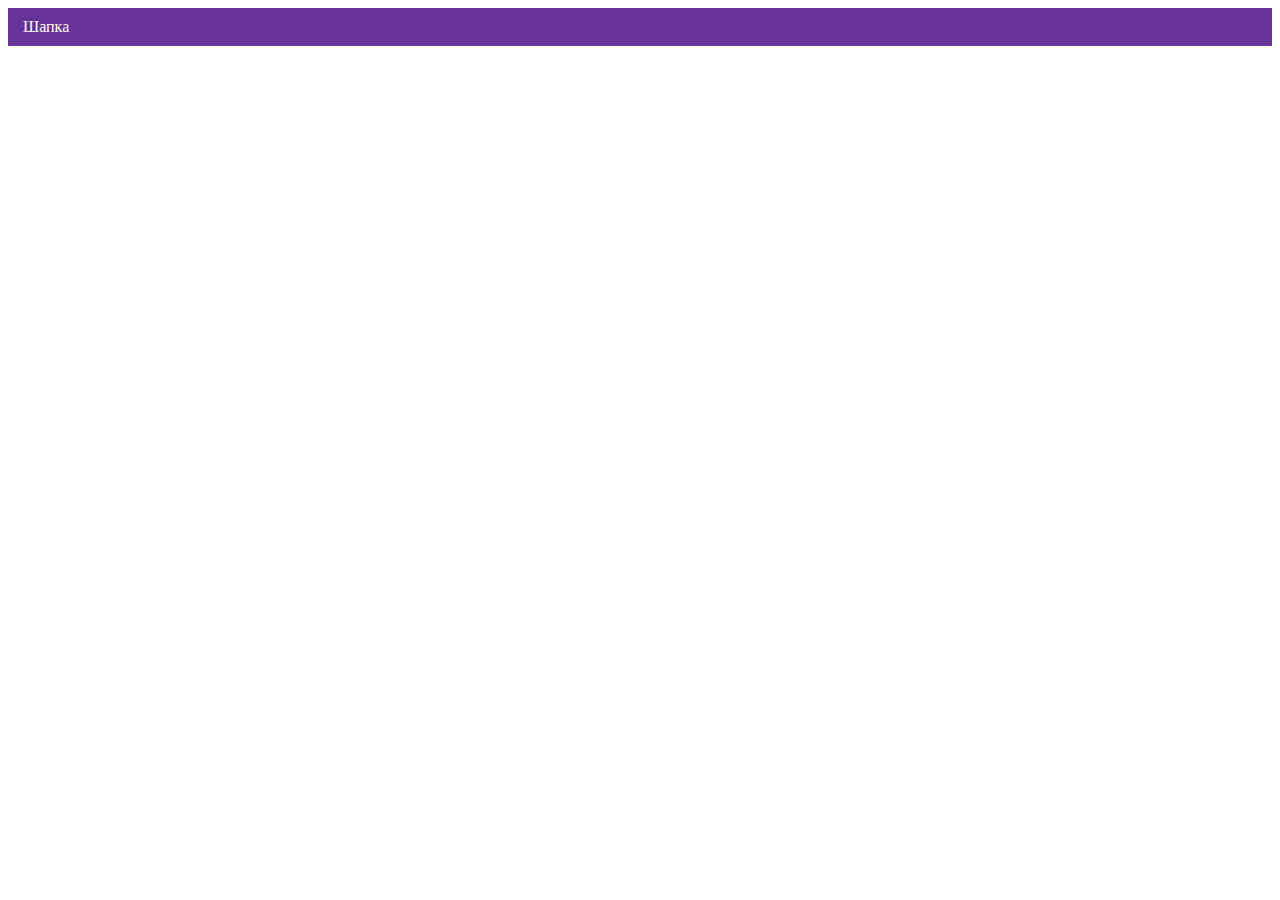
==== index.html @ e5cd4d43 "Deploying to gh-pages from @ htmlacademy-adaptive/2530959-cat-energy-32@641a99e28bb2e54e1bc092737f8c" ====
<!DOCTYPE html><html class="page" lang="ru"><head><meta charset="UTF-8"><title>Название проекта</title><meta name="viewport" content="width=device-width,initial-scale=1"><link rel="stylesheet" href="styles/styles.css"><script src="scripts/index.js" defer="defer"></script></head><body class="page__body"><header class="header">Шапка</header></body></html>
---- styles/styles.css ----
.header{color:#fff;background-color:#639;padding:10px 15px}
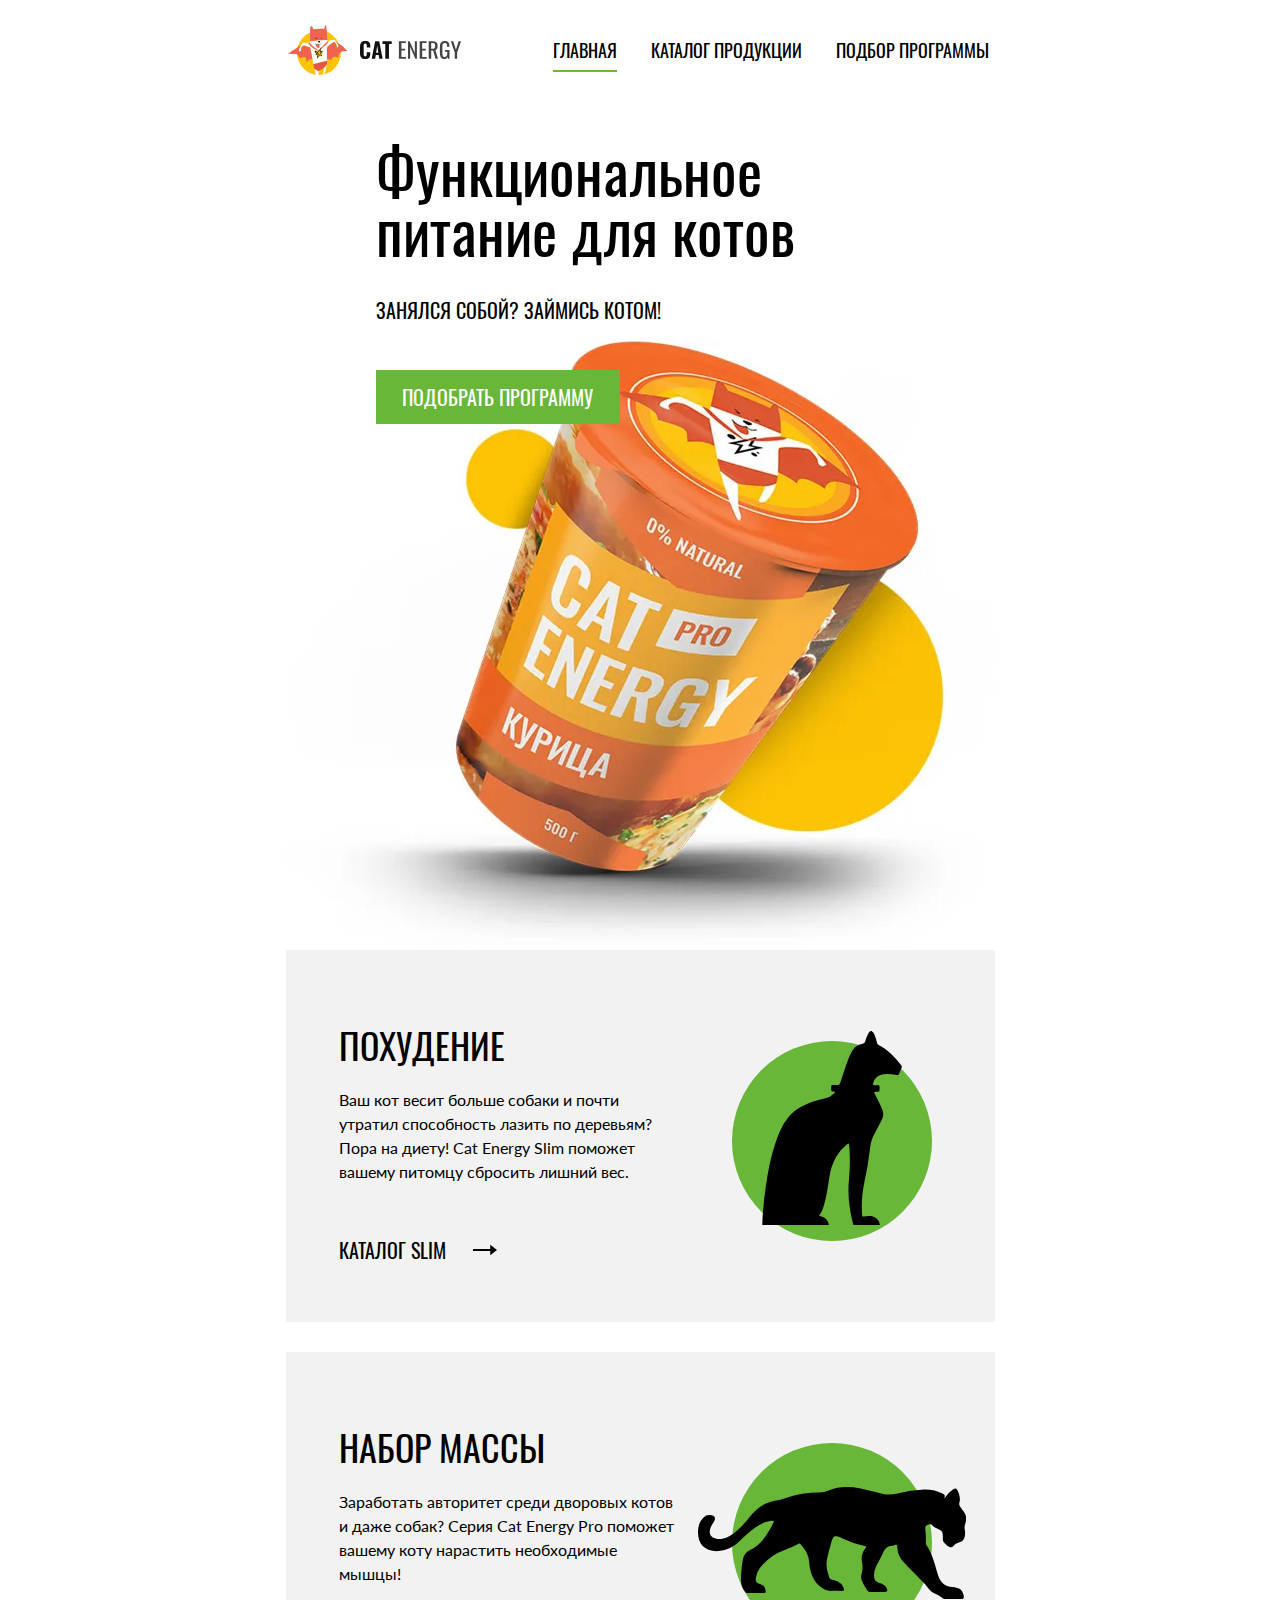
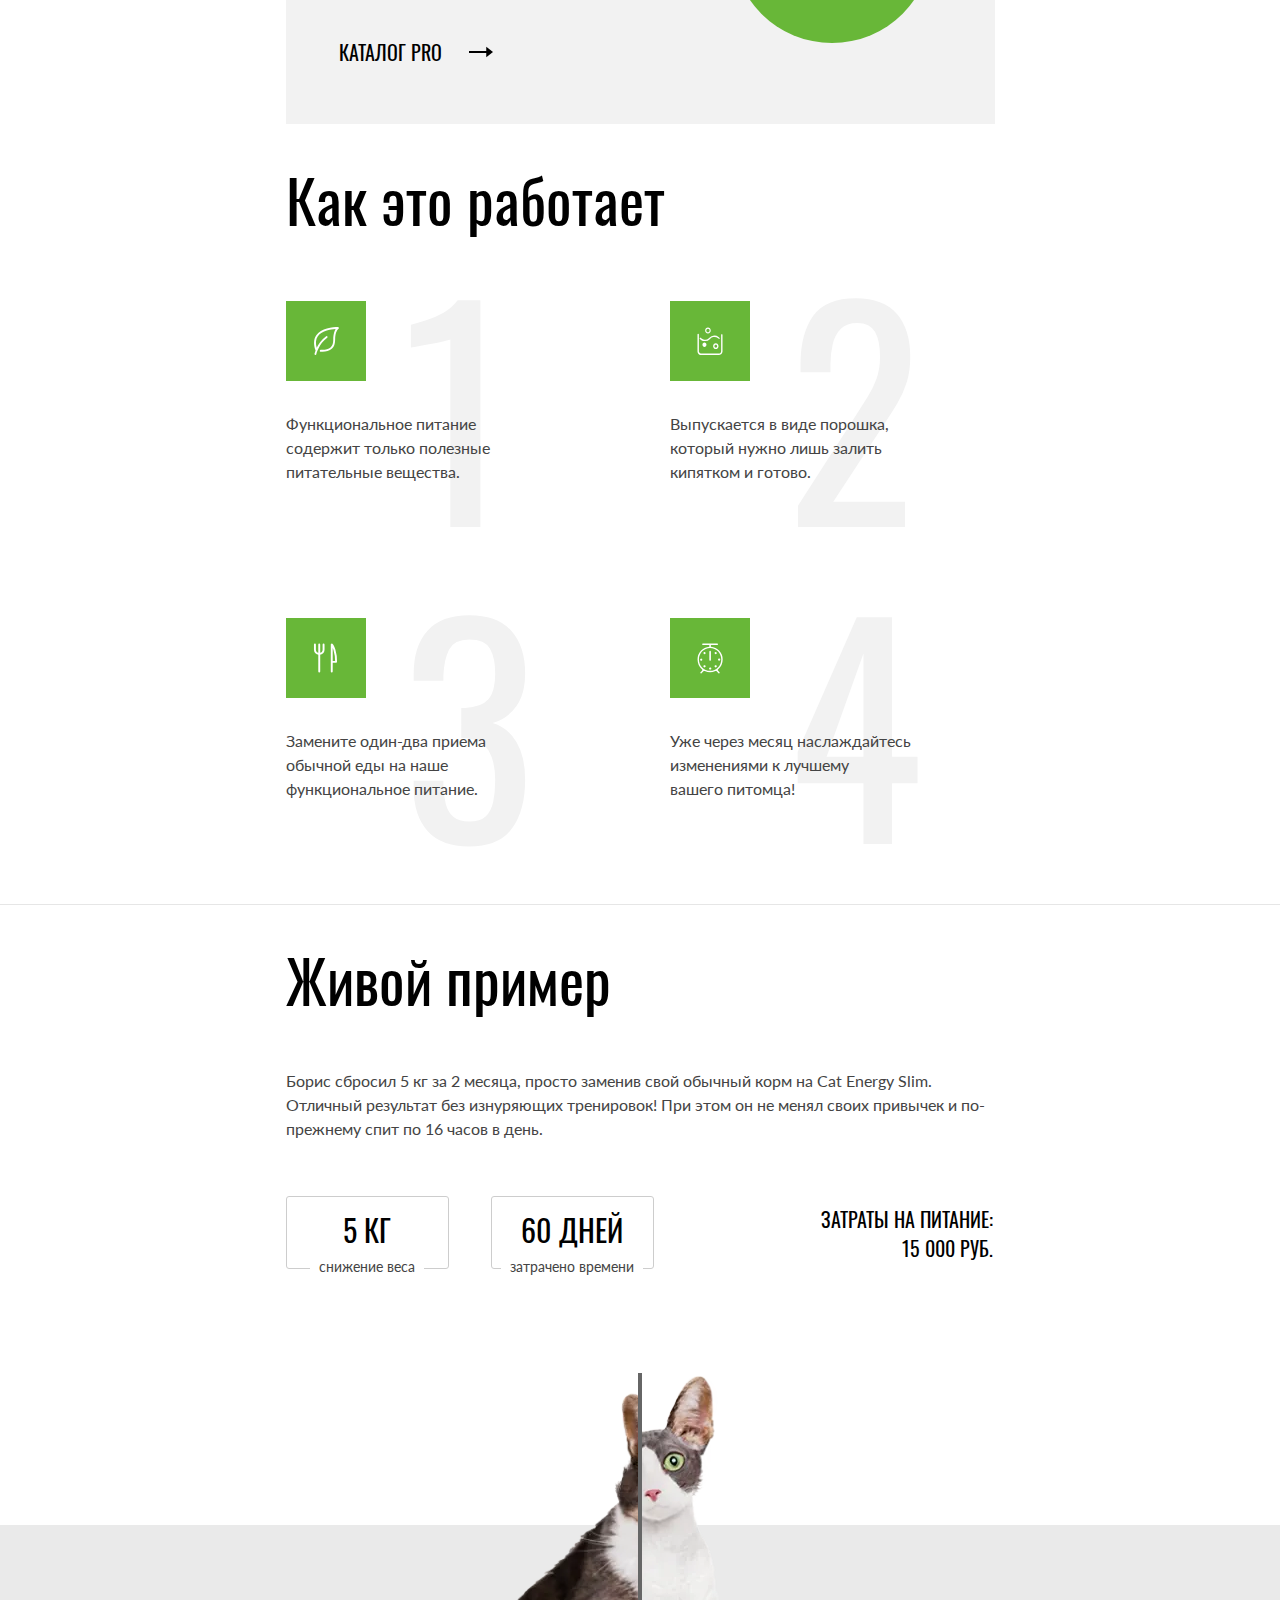
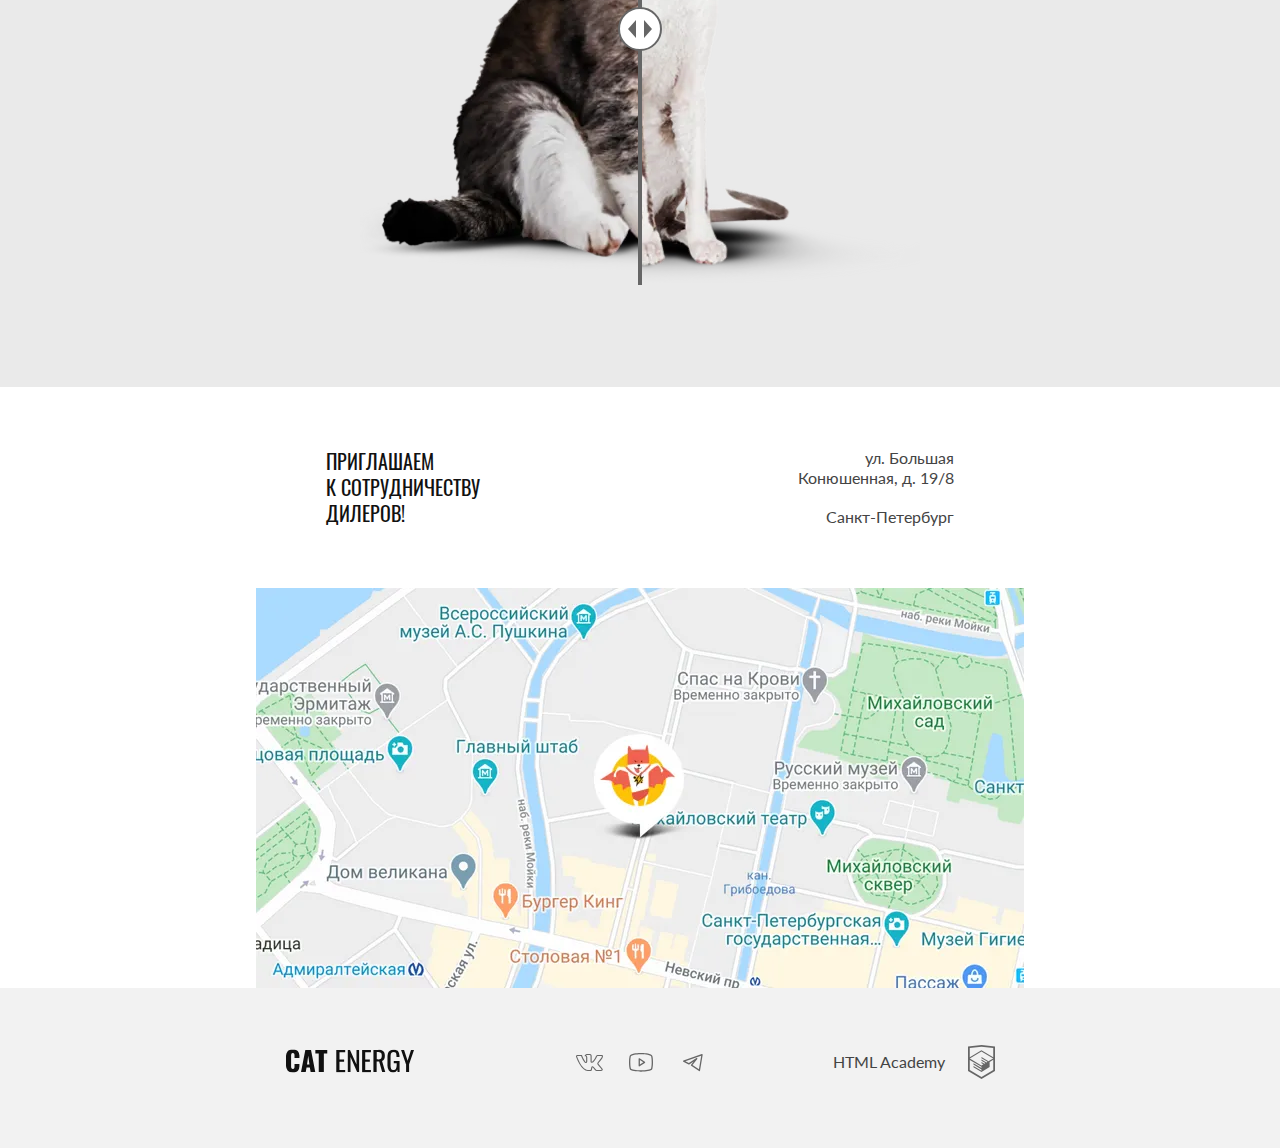
==== commit f0810ae7: "Deploying to gh-pages from @ htmlacademy-adaptive/2530959-cat-energy-32@896c74751d35f8142c430846de83" ====
--- a/index.html
+++ b/index.html
@@ -1 +1 @@
-<!DOCTYPE html><html class="page" lang="ru"><head><meta charset="UTF-8"><title>Название проекта</title><meta name="viewport" content="width=device-width,initial-scale=1"><link rel="stylesheet" href="styles/styles.css"><script src="scripts/index.js" defer="defer"></script></head><body class="page__body"><header class="header">Шапка</header></body></html>+<!DOCTYPE html><html class="page" lang="ru"><head><meta charset="UTF-8"><title>Название проекта</title><meta name="viewport" content="width=device-width,initial-scale=1"><link rel="stylesheet" href="styles/styles.css"><link rel="icon" href="favicon.ico"><link rel="icon" href="favicons/icon.svg" type="image/svg+xml"><link rel="apple-touch-icon" href="favicons/apple-touch-icon.png"><link rel="manifest" href="manifest.webmanifest"><link rel="preload" href="fonts/lato/Lato-Regular.woff2" as="font" crossorigin="anonymous"><link rel="preload" href="fonts//oswald/oswaldregular.woff2" as="font" crossorigin="anonymous"><script src="scripts/index.js" defer="defer"></script></head><body class="page__body"><header class="main-header main-header--index"><nav class="main-nav main-nav--closed main-nav--nojs"><div class="main-nav__container container"><a class="main-header__logo" href="index.html" aria-label="Логотип Кэт Энерджи"><picture><source media="(min-width: 1440px)" srcset="images/logo-cat-desktop.svg" width="70" height="59" type="image/svg+xml"><source media="(min-width: 768px)" srcset="images/logo-cat-tablet.svg" width="60" height="50" type="image/svg+xml"><img class="main-header__logo-cat" src="images/logo-cat-mobile.svg" width="33" height="38" alt="Логотипа сайта"></picture><picture><source media="(min-width: 1440px)" srcset="images/logo-text.svg" width="118" height="21" type="image/svg+xml"><source media="(min-width: 768px)" srcset="images/logo-text.svg" width="101" height="18" type="image/svg+xml"><img class="main-header__logo-text" src="images/logo-text-black.svg" width="101" height="18" alt="Логотип-текст cat energy"></picture></a><button class="main-nav__toggle main-nav__toggle--close" type="button" aria-label="Откройте меню"></button></div><div class="main-nav__wrapper main-nav__wrapper--close"><ul class="main-nav__list"><li class="main-nav__item"><a class="main-nav__link main-nav__link--current" href="index.html">Главная</a></li><li class="main-nav__item"><a class="main-nav__link" href="catalog.html">Каталог продукции</a></li><li class="main-nav__item"><a class="main-nav__link" href="404.html">Подбор программы</a></li></ul></div></nav><section class="promo"><div class="promo__wrapper container"><h1 class="promo__title">Функциональное питание для котов</h1><p class="promo__slogan">Занялся собой? Займись котом!</p><picture><source media="(min-width: 1440px)" type="image/webp" width="552" height="499" srcset="images/promo-desktop@1x.webp, images/promo-desktop@2x.webp 2x"><source media="(min-width: 768px)" type="image/webp" width="709" height="609" srcset="images/promo-tablet@1x.webp, images/promo-tablet@2x.webp 2x"><source type="image/webp" width="280" height="270" srcset="images/promo-mobile@1x.webp, images/promo-mobile@2x.webp 2x"><source media="(min-width: 1440px)" srcset="images/promo-desktop@1x.png, images/promo-desktop@2x.png 2x" type="image/png" width="552" height="499"><source media="(min-width: 768px)" srcset="images/promo-tablet@1x.png, images/promo-tablet@2x.png 2x" type="image/png" width="709" height="609"><img class="promo__image" src="images/promo-mobile@1x.png" srcset="images/promo-mobile@2x.png 2x" width="280" height="270" alt="Упаковка еды для котов со вкусом курицы"></picture><a class="promo__link button" href="#">Подобрать программу</a></div></section></header><main class="main-container"><section class="programm container"><h2 class="visually-hidden">Программы питания</h2><ul class="programm__list"><li class="programm__item"><div class="programm__wrapper programm__wrapper--slim"><h3 class="programm__title">Похудение</h3><p class="programm__text">Ваш кот весит больше собаки и почти утратил способность лазить по деревьям? Пора на диету! Cat Energy Slim поможет вашему питомцу сбросить лишний вес.</p><a class="programm__link" href="#">Каталог slim</a></div></li><li class="programm__item"><div class="programm__wrapper programm__wrapper--weight-gain"><h3 class="programm__title">Набор массы</h3><p class="programm__text">Заработать авторитет среди дворовых котов и даже собак? Серия Cat Energy Pro поможет вашему коту нарастить необходимые мышцы!</p><a class="programm__link" href="#">Каталог pro</a></div></li></ul></section><section class="work container"><div class="work__wrapper"><h2 class="work__title">Как это работает</h2><ul class="work__list"><li class="work__item work__item--leaf"><p class="work__text">Функциональное питание содержит только полезные питательные вещества.</p></li><li class="work__item work__item--powder"><p class="work__text">Выпускается в виде порошка, который нужно лишь залить кипятком и готово.</p></li><li class="work__item work__item--eat"><p class="work__text">Замените один-два приема обычной еды на наше функциональное питание.</p></li><li class="work__item work__item--watch"><p class="work__text">Уже через месяц наслаждайтесь изменениями к лучшему <span class="work__text-perenos">вашего питомца!</span></p></li></ul></div></section><section class="example"><div class="example__wrapper container"><h2 class="example__title">Живой пример</h2><p class="example__text">Борис сбросил 5 кг за 2 месяца, просто заменив свой обычный корм на Cat Energy Slim. Отличный результат без изнуряющих тренировок! При этом он не менял своих привычек и по-прежнему спит по 16 часов в день.</p><div class="example__list"><div class="example__list-wrapper"><dl class="example__item"><dt class="example__option">снижение веса</dt><dd class="example__value">5 кг</dd></dl><dl class="example__item"><dt class="example__option example__option--time">затрачено времени</dt><dd class="example__value">60 дней</dd></dl></div><p class="example__desc"><span>Затраты на питание:</span><span>15 000 РУБ.</span></p></div><div class="example__slider slider-images"><div class="slider-images__wrapper slider-images__wrapper--fat"><picture><source media="(min-width: 1440px)" type="image/webp" width="560" height="512" srcset="images/fat-cat-tab-desk@1x.webp, images/fat-cat-tab-desk@2x.webp 2x"><source media="(min-width: 768px)" type="image/webp" width="560" height="512" srcset="images/fat-cat-tab-desk@1x.webp, images/fat-cat-tab-desk@2x.webp 2x"><source type="image/webp" width="280" height="256" srcset="images/fat-cat-mobile@1x.webp, images/fat-cat-mobile@2x.webp 2x"><source media="(min-width: 1440px)" srcset="images/fat-cat-tab-desk@1x.png, images/fat-cat-tab-desk@2x.png 2x" type="image/png" width="560" height="512"><source media="(min-width: 768px)" srcset="images/fat-cat-tab-desk@1x.png, images/fat-cat-tab-desk@2x.png 2x" type="image/png" width="560" height="512"><img class="slider-images__cat slider-images__cat--fat" src="images/fat-cat-mobile@1x.png" srcset="images/fat-cat-mobile@2x.png 2x" width="280" height="256" alt="худой кот"></picture></div><div class="slider-images__wrapper slider-images__wrapper--slim"><picture><source media="(min-width: 1440px)" type="image/webp" width="560" height="512" srcset="images/slim-cat-tab-desk@1x.webp, images/slim-cat-tab-desk@2x.webp 2x"><source media="(min-width: 768px)" type="image/webp" width="560" height="512" srcset="images/slim-cat-tab-desk@1x.webp, images/slim-cat-tab-desk@2x.webp 2x"><source type="image/webp" width="280" height="256" srcset="images/slim-cat-mobile@1x.webp, images/slim-cat-mobile@2x.webp 2x"><source media="(min-width: 1440px)" srcset="images/slim-cat-tab-desk@1x.png, images/slim-cat-tab-desk@2x.png 2x" type="image/png" width="560" height="512"><source media="(min-width: 768px)" srcset="images/slim-cat-tab-desk@1x.png, images/slim-cat-tab-desk@2x.png 2x" type="image/png" width="560" height="512"><img class="slider-images__cat slider-images__cat--slim" src="images/slim-cat-mobile@1x.png" srcset="images/slim-cat-mobile@2x.png 2x" width="280" height="256" alt="худой кот"></picture></div><div class="example__range-bar"><button class="example__range-toogle" type="button" aria-label="Cравнение кота до и после"></button></div></div></div></section><section class="contact"><div class="contact__wrapper container"><h2 class="visually-hidden">Наш адрес</h2><p class="contact__text">Приглашаем<br>к сотрудничеству дилеров!</p><address class="contact__address">ул. Большая Конюшенная, д. 19/8 <span class="contact__city">Санкт-Петербург</span></address></div><div class="contact__map-wrapper"><picture><source media="(min-width: 1440px)" type="image/webp" width="1440" height="400" srcset="images/location-desktop@1x.webp, images/location-desktop@2x.webp 2x"><source media="(min-width: 768px)" type="image/webp" width="768" height="400" srcset="images/location-tablet@1x.webp, images/location-tablet@2x.webp 2x"><source type="image/webp" width="320" height="362" srcset="images/location-mobile@1x.webp, images/location-mobile@2x.webp 2x"><source media="(min-width: 1440px)" srcset="images/location-desktop@1x.png, images/location-desktop@2x.png 2x" type="image/png" width="1440" height="400"><source media="(min-width: 768px)" srcset="images/location-tablet@1x.png, images/location-tablet@2x.png 2x" type="image/png" width="768" height="400"><img class="contact__image" src="images/location-mobile@1x.png" srcset="images/location-mobile@2x.png 2x" width="320" height="362" alt="Местоположение магазина по адресу: ул. Большая Конюшенная, д. 19/8"></picture><iframe class="contact__map" src="https://www.google.com/maps/embed?pb=!1m14!1m8!1m3!1d999.3018780133102!2d30.323046999999995!3d59.938717000000004!3m2!1i1024!2i768!4f13.1!3m3!1m2!1s0x469631f6df7d3481%3A0xc0016be317f9a6fd!2sCat%20Energy!5e0!3m2!1sru!2sus!4v1725307685046!5m2!1sru!2sus" width="600" height="450" style="border:0;" allowfullscreen="" loading="lazy" referrerpolicy="no-referrer-when-downgrade"></iframe></div></section></main><footer class="main-footer"><div class="main-footer__wrapper container"><a class="main-footer__logo-link" href="index.html" aria-label="Логотип Кэт Энерджи"><img class="main-footer__logo" src="images/logo-text-black.svg" width="128" height="24" alt="Логотип Кэт Энерджи"></a><div class="main-footer__social social"><ul class="social__list"><li class="social__item"><a class="social__link social__link--vk" href="#"><span class="visually-hidden">ВКонтакте</span></a></li><li class="social__item"><a class="social__link social__link--youtube" href="#"><span class="visually-hidden">YouTube</span></a></li><li class="social__item"><a class="social__link social__link--tg" href="#"><span class="visually-hidden">Телеграм</span></a></li></ul></div><a class="main-footer__copyright-link copyright-link copyright-link--image" href="https://htmlacademy.ru/intensive/adaptive" aria-label="Логотип HTML Academy"><span class="copyright-link__text">HTML Academy</span></a></div></footer></body></html>--- a/styles/styles.css
+++ b/styles/styles.css
@@ -1 +1 @@
-.header{color:#fff;background-color:#639;padding:10px 15px}+@font-face{font-family:Lato;font-weight:400;font-style:normal;src:url(../fonts/lato/Lato-Regular.woff2)format("woff2"),url(../fonts/lato/Lato-Regular.woff)format("woff");font-display:swap}@font-face{font-family:Oswald;font-weight:400;font-style:normal;src:url(../fonts/oswald/oswaldregular.woff2)format("woff2"),url(../fonts/oswald/oswaldregular.woff)format("woff");font-display:swap}.visually-hidden{clip:rect(0 0 0 0);border:0;width:1px;height:1px;margin:-1px;padding:0;position:absolute;overflow:hidden}.container{width:280px;margin:0 auto}@media (width>=768px){.container{width:709px}}@media (width>=1440px){.container{width:1220px}}.button{text-align:center;color:#fff;text-transform:uppercase;cursor:pointer;background-color:#68b738;border:none;padding:10px;font-family:Oswald,sans-serif;font-size:16px;font-weight:400;line-height:20px;text-decoration:none;display:block}.page__body{color:#444;min-width:320px;margin:0;font-family:Lato,sans-serif,Arial}.main-header--index{margin:0}@media (width>=768px){.main-header--index{margin:0}}@media (width>=1440px){.main-header--index{background-image:-webkit-linear-gradient(90deg,#fff 50%,#68b738d9 50%),-webkit-image-set(url(../images/cat-background-desktop@1x.webp) 1x type("image/webp"),url(../images/cat-background-desktop@2x.webp) 2x type("image/webp"),url(../images/cat-background-desktop@1x.jpg) 1x type("image/jpeg"),url(../images/cat-background-desktop@2x.jpg) 2x type("image/jpeg")),-webkit-linear-gradient(#3d3c41,#3d3c41);background-image:linear-gradient(90deg,#fff 50%,#68b738d9 50%),image-set("../images/cat-background-desktop@1x.webp" 1x type("image/webp"),"../images/cat-background-desktop@2x.webp" 2x type("image/webp"),"../images/cat-background-desktop@1x.jpg" 1x type("image/jpeg"),"../images/cat-background-desktop@2x.jpg" 2x type("image/jpeg")),linear-gradient(#3d3c41,#3d3c41);background-position:100%,calc(50vw - 2px) -1px,100%;background-repeat:no-repeat;background-size:100%,contain,100%;display:block}}.main-header__logo{align-items:center;display:flex}@media (width>=768px){.main-header__logo{width:175px}}@media (width>=1440px){.main-header__logo{width:205px}}.main-header__logo-cat{margin-right:56px;display:block}@media (width>=768px){.main-header__logo-cat{margin-right:12px}}@media (width>=1440px){.main-header__logo-cat{margin-right:14px}}.main-header__logo-text{display:block}.main-header__logo-text--catalog{padding-top:1px}@media (width>=768px){.main-header__logo-text--catalog{padding-top:0}}.main-nav{justify-content:space-between;align-items:center;padding:14px 20px;display:flex;position:relative}@media (width>=768px){.main-nav{width:705px;margin-left:auto;margin-right:auto;padding:25px 0 65px}}@media (width>=1440px){.main-nav{width:1220px;padding:55px 0 29px}}.main-nav--catalog{border-bottom:1px solid #d9d9d9;padding:14px 20px 13px}@media (width>=768px){.main-nav--catalog{border-bottom:none;padding:25px 0 65px}}@media (width>=1440px){.main-nav--catalog{padding:57px 0 29px}}.main-nav__container{justify-content:space-between;align-items:center;display:flex}.main-nav__toggle{cursor:pointer;z-index:2;background:0 0;border:none;width:24px;height:24px;padding:0}@media (width>=768px){.main-nav__toggle{display:none}}.main-nav--closed .main-nav__toggle:before{content:"";background-color:#000;width:24px;height:24px;display:block;-webkit-mask-image:url(../icons/stack.svg#button-open);mask-image:url(../icons/stack.svg#button-open);-webkit-mask-repeat:no-repeat;mask-repeat:no-repeat}.main-nav--opened .main-nav__toggle:before{content:"";background-color:#000;width:18px;height:18px;margin-bottom:5px;margin-left:6px;display:block;-webkit-mask-image:url(../icons/stack.svg#button-close);mask-image:url(../icons/stack.svg#button-close);-webkit-mask-repeat:no-repeat;mask-repeat:no-repeat}.main-nav__list{margin:0;padding:0;list-style-type:none}@media (width>=767px){.main-nav__list{flex-direction:column;justify-content:center;width:320px;display:flex}}@media (width>=768px){.main-nav__list{flex-flow:wrap;justify-content:flex-start;gap:34px;width:440px;display:flex}}@media (width>=1440px){.main-nav__list{gap:33px;width:478px}}.main-nav__list a{text-align:center;text-transform:uppercase;padding-top:22px;padding-bottom:23px;font-size:20px;line-height:20px;text-decoration:none;display:block;position:relative}@media (width>=768px){.main-nav__list a{padding:0;font-size:18px;line-height:24px}}@media (width>=1440px){.main-nav__list a{font-size:20px;line-height:30px}}@media (width<=767px){.main-nav--closed .main-nav__list{display:none}.main-nav--opened .main-nav__list{z-index:10;background-color:#fff;min-height:198px;position:absolute;top:66px;left:0;right:0}.main-nav--nojs .main-nav__toggle{display:none}.main-nav--nojs .main-nav__list{flex-direction:column;justify-content:center;width:320px;min-height:0;margin-left:-20px;display:flex;position:static}.main-nav--nojs .main-nav__item{display:block}}.main-nav__item{border-bottom:1px solid #e6e6e6}.main-nav__item:first-child{border-top:1px solid #e6e6e6}@media (width>=768px){.main-nav__item{border:none;margin:0}.main-nav__item:first-child{border:none}}.main-nav__link{color:#000;text-transform:uppercase;font-family:Oswald,sans-serif;font-size:20px;font-weight:400;line-height:20px;text-decoration:none}@media (width>=768px){.main-nav__link{font-size:18px;line-height:24px}}@media (width>=1440px){.main-nav__link{color:#fff;font-size:20px;line-height:30px}}.main-nav__link--catalog{color:#000}.main-nav__link--current{position:relative}@media (width>=768px){.main-nav__link--current:after{content:"";background-color:#68b738;height:2px;position:absolute;top:32px;left:0;right:0}}@media (width>=768px) and (width>=1440px){.main-nav__link--current:after{background-color:#fff;top:37px}}@media (width>=1440px){.main-nav__link--catalog.main-nav__link--current:after{background-color:#68b738}}.promo{background-color:#68b738;background-image:-webkit-linear-gradient(#68b738d9 302px,#fff 302px),-webkit-image-set(url(../images/cat-background-mobile@1x.webp) 1x type("image/webp"),url(../images/cat-background-mobile@2x.webp) 2x type("image/webp"),url(../images/cat-background-desktop@1x.jpg) 1x type("image/jpeg"),url(../images/cat-background-mobile@2x.jpg) 2x type("image/jpeg")),-webkit-linear-gradient(#3f3e43,#525157);background-image:linear-gradient(#68b738d9 302px,#fff 302px),image-set("../images/cat-background-mobile@1x.webp" 1x type("image/webp"),"../images/cat-background-mobile@2x.webp" 2x type("image/webp"),"../images/cat-background-desktop@1x.jpg" 1x type("image/jpeg"),"../images/cat-background-mobile@2x.jpg" 2x type("image/jpeg")),linear-gradient(#3f3e43,#525157);background-position:top;background-repeat:no-repeat;background-size:100%,320px 302px,100%;display:block}@media (width>=768px){.promo{background-color:#fff;background-image:none}}@media (width>=1440px){.promo{background:0 0}}.promo__wrapper{flex-direction:column;display:flex;position:relative}@media (width>=1440px){.promo__wrapper{width:1060px;min-height:550px}}.promo__title{color:#fff;text-align:center;margin-top:27px;margin-bottom:25px;font-family:Oswald,sans-serif;font-size:36px;font-weight:400;line-height:36px}@media (width>=768px){.promo__title{color:#000;text-align:left;width:420px;margin-top:0;margin-bottom:40px;margin-left:90px;font-size:60px;line-height:60px}}@media (width>=1440px){.promo__title{margin-top:81px;margin-bottom:40px;margin-left:0}}.promo__slogan{color:#fff;text-align:center;text-transform:uppercase;margin-top:0;margin-bottom:31px;font-family:Oswald,sans-serif;font-size:14px;font-weight:400;line-height:14px}@media (width>=768px){.promo__slogan{text-align:left;color:#000;margin-bottom:21px;margin-left:90px;font-size:20px;line-height:20px}}@media (width>=1440px){.promo__slogan{margin-bottom:52px;margin-left:0}}.promo__image{width:280px;height:270px;margin:0 auto;display:block}@media (width>=768px){.promo__image{width:709px;height:609px}}@media (width>=1440px){.promo__image{width:552px;height:499px;position:absolute;top:0;left:367px}}@media (width>=768px){.promo__link{box-sizing:border-box;width:244px;padding:14px 26px;font-size:20px;line-height:26px;position:absolute;bottom:526px;left:90px}}@media (width>=1440px){.promo__link{bottom:182px;left:0}}.main-container{flex-direction:column;display:flex}.programm{padding-top:21px}@media (width>=768px){.programm{padding-top:0}}@media (width>=1440px){.programm{padding-top:83px}}.programm__list{margin:0;padding:0;list-style-type:none}@media (width>=1440px){.programm__list{flex-wrap:wrap;gap:80px;display:flex}}.programm__item{box-sizing:border-box;background-color:#f2f2f2;margin-bottom:20px;padding:30px 33px 21px 20px}@media (width>=768px){.programm__item{margin-bottom:30px;padding:77px 63px 57px 53px;position:relative}}@media (width>=1440px){.programm__item{width:570px;margin-bottom:0;padding:47px 61px 59px 52px}}.programm__wrapper{background-repeat:no-repeat;position:relative}.programm__wrapper:before{content:"";background-color:#68b738;border-radius:50%;width:50px;height:50px;position:absolute;top:-5px;left:0}@media (width>=768px){.programm__wrapper:before{content:"";background-color:#68b738;border-radius:50%;width:200px;height:200px;position:absolute;top:14px;left:auto;right:0}}@media (width>=1440px){.programm__wrapper:before{content:"";background-color:#68b738;border-radius:50%;width:100px;height:100px;position:absolute;top:0;left:0}}.programm__wrapper--slim:after{content:"";background-image:url(../icons/stack.svg#cat-slim);width:36px;height:50px;position:absolute;top:-8px;left:7px}@media (width>=768px){.programm__wrapper--slim:after{content:"";background-image:url(../icons/stack.svg#cat-slim);width:140px;height:194px;position:absolute;top:4px;left:423px}}@media (width>=1440px){.programm__wrapper--slim:after{content:"";background-image:url(../icons/stack.svg#cat-slim);width:70px;height:97px;position:absolute;top:-6px;left:15px}}.programm__wrapper--weight-gain:after{content:"";background-image:url(../icons/stack.svg#cat-pro);width:67px;height:28px;position:absolute;top:6px;left:-8px}@media (width>=768px){.programm__wrapper--weight-gain:after{content:"";background-image:url(../icons/stack.svg#cat-pro);width:268px;height:112px;position:absolute;top:58px;left:359px}}@media (width>=1440px){.programm__wrapper--weight-gain:after{content:"";background-image:url(../icons/stack.svg#cat-pro);width:134px;height:56px;position:absolute;top:20px;left:-19px}}.programm__title{color:#000;text-transform:uppercase;margin-top:0;margin-bottom:29px;margin-left:70px;font-family:Oswald,sans-serif;font-size:24px;font-weight:400;line-height:37px}@media (width>=768px){.programm__title{text-align:left;margin-bottom:25px;margin-left:0;font-size:36px;line-height:36px}}@media (width>=1440px){.programm__title{margin-bottom:73px;margin-left:162px;padding-top:30px}}.programm__text{color:#444;margin-top:0;margin-bottom:43px;font-family:Lato,sans-serif;font-size:14px;font-weight:400;line-height:18px;position:relative}.programm__text:after{content:"";background-color:#d9d9d9;width:240px;height:1px;position:absolute;bottom:-23px;left:0}@media (width>=768px){.programm__text{color:#000;width:340px;margin-top:0;margin-bottom:51px;font-size:16px;line-height:24px}.programm__text:after{content:none}}@media (width>=1440px){.programm__text{width:100%;margin-bottom:27px}}.programm__link{color:#000;text-transform:uppercase;align-items:center;gap:15px;font-family:Oswald,sans-serif;font-size:16px;font-weight:400;line-height:16px;text-decoration:none;display:flex}.programm__link:after{content:"";transform-origin:0;cursor:pointer;background-image:url(../icons/stack.svg#arrow);width:28px;height:12px;transition:transform .3s linear}.programm__link:hover:after,.programm__link:focus-visible:after,.programm__link:active:after{transform:scaleX(1.35)}.programm__link:active{opacity:.3}@media (width>=768px){.programm__link{gap:25px;font-size:20px;line-height:30px}.programm__link:after{content:"";background-image:url(../icons/stack.svg#arrow)}}.work{padding-bottom:53px}@media (width>=768px){.work{padding-top:15px;padding-bottom:91px}}@media (width>=1440px){.work{padding-top:71px;padding-bottom:69px}}.work__title{color:#000;margin-top:0;margin-bottom:42px;font-family:Oswald,sans-serif;font-size:36px;font-weight:400;line-height:40px}@media (width>=768px){.work__title{margin-bottom:32px;font-size:60px;line-height:60px}}.work__list{flex-direction:column;gap:26px;margin-top:0;margin-bottom:0;padding:0;list-style-type:none;display:flex}@media (width>=768px){.work__list{counter-reset:work-counter;flex-flow:wrap;gap:37px 142px;display:flex}}@media (width>=1440px){.work__list{gap:37px 83px}}.work__item{padding-left:80px;position:relative}.work__item:before{background-color:#68b738;background-position:50%;width:60px;height:60px;top:-2px;left:0}@media (width>=768px){.work__item{padding-top:151px;padding-bottom:57px;padding-left:0}.work__item:before{background-color:#68b738;background-position:50%;width:80px;height:80px;top:40px;left:0}.work__item:after{content:counter(work-counter);counter-increment:work-counter;color:#f2f2f2;vertical-align:top;z-index:-1;height:100%;font-family:Oswald,sans-serif;font-size:280px;line-height:280px;position:absolute;top:0;left:117px}}@media (width>=1440px){.work__item:after{left:115px}}.work__item--leaf:before{content:"";background-image:url(../icons/stack.svg#icon-leaf);background-repeat:no-repeat;background-size:30px 32px;position:absolute}.work__item--powder:before{content:"";background-image:url(../icons/stack.svg#icon-powder);background-repeat:no-repeat;background-size:26px 29px;position:absolute}.work__item--eat:before{content:"";background-image:url(../icons/stack.svg#icon-eat);background-repeat:no-repeat;background-size:25px 30px;position:absolute}.work__item--watch:before{content:"";background-image:url(../icons/stack.svg#icon-watch);background-repeat:no-repeat;background-size:26px 31px;position:absolute}.work__text{color:#444;margin:0;font-family:Lato,sans-serif;font-size:14px;font-weight:400;line-height:18px}@media (width>=768px){.work__text{max-width:242px;font-size:16px;line-height:24px}}@media (width>=1440px){.work__text{width:max-content}}@media (width>=768px){.work__text-perenos{white-space:pre}}.example{background-color:#eaeaea}@media (width>=768px){.example{background-image:linear-gradient(0deg,#eaeaea 462px,#fff 462px);position:relative}.example:before{content:"";background-color:#e6e6e6;width:100%;height:1px;position:absolute;top:-45px}}@media (width>=1440px){.example{background-image:linear-gradient(#fff 136px,#eaeaea 136px)}.example:before{content:none}.example__wrapper{grid-template-rows:auto auto 1fr;grid-template-columns:440px 1fr;column-gap:220px;display:grid}}.example__title{color:#000;margin-top:0;margin-bottom:40px;padding-top:25px;padding-left:0;font-family:Oswald,sans-serif;font-size:36px;font-weight:400;line-height:40px}@media (width>=768px){.example__title{margin-bottom:60px;padding-top:0;font-size:60px;line-height:60px}}@media (width>=1440px){.example__title{grid-column:1/2;margin-bottom:0;padding-bottom:76px}}.example__text{color:#444;margin-top:0;margin-bottom:20px;padding:0;font-family:Lato,sans-serif;font-size:14px;font-weight:400;line-height:18px}@media (width>=768px){.example__text{margin-bottom:55px;padding-top:0;font-size:16px;line-height:24px}}@media (width>=1440px){.example__text{grid-column:1/2;width:433px;margin-bottom:49px;padding-top:70px}}@media (width>=768px){.example__list{justify-content:space-between;display:flex}}@media (width>=1440px){.example__list{flex-direction:column;grid-column:1/2;padding-top:20px}}.example__list-wrapper{gap:34px;margin-bottom:33px;display:flex}@media (width>=768px){.example__list-wrapper{gap:42px}}@media (width>=1440px){.example__list-wrapper{margin-bottom:55px}}.example__item{border:1px solid #cdcdcd;border-radius:3px;flex-direction:column;align-items:center;width:124px;min-height:55px;margin:0;display:flex;position:relative}@media (width>=768px){.example__item{width:161px;min-height:70px}}@media (width>=1440px){.example__item{grid-row:4/5;width:160px}}.example__option{color:#444;text-align:center;background-color:#eaeaea;width:77px;margin:0 auto -15px;padding:0 10px;font-family:Lato,sans-serif;font-size:12px;font-weight:400;line-height:12px}@media (width>=768px){.example__option{background-color:#fff;min-width:114px;margin-bottom:-6px;padding:0;font-size:14px;line-height:14px}}@media (width>=1440px){.example__option{background-color:#eaeaea}}@media (width>=768px){.example__option--time{min-width:142px}}.example__value{color:#000;text-transform:uppercase;order:-1;margin-top:14px;margin-bottom:8px;margin-left:0;font-family:Oswald,sans-serif;font-size:24px;font-weight:400;line-height:24px}@media (width>=768px){.example__value{margin-bottom:12px;font-size:30px;line-height:37px}}@media (width>=1440px){.example__value{margin-bottom:11px}}.example__desc{color:#000;text-transform:uppercase;gap:4px;margin:0 0 20px;padding-left:47px;font-family:Oswald,sans-serif;font-size:14px;font-weight:400;line-height:20px;display:flex}@media (width>=768px){.example__desc{text-align:right;flex-direction:column;gap:9px;width:176px;margin:0;padding:13px 2px 0 0;font-size:20px;line-height:20px}}@media (width>=1440px){.example__desc{flex-direction:row;justify-content:space-between;width:327px;margin-bottom:75px;padding:0;display:flex}}.example__range-bar{z-index:20;position:absolute;left:137px}@media (width>=768px){.example__range-bar{left:278px}}.example__range-toogle{cursor:pointer;background-color:#666;border:none;width:4px;height:256px;padding:0;display:block;position:relative}.example__range-toogle:hover,.example__range-toogle:focus,.example__range-toogle:focus-visible{background-color:#68b738}.example__range-toogle:active{background-color:#5eaa2f99}.example__range-toogle:before{content:"";cursor:pointer;background-color:#fff;border:2px solid #666;border-radius:50%;width:40px;height:40px;display:block;position:absolute;top:50%;left:50%;transform:translate(-50%,-50%)}.example__range-toogle:hover:before,.example__range-toogle:focus:before,.example__range-toogle:focus-visible:before{border-color:#68b738}.example__range-toogle:active:before{border-color:#5eaa2f99}.example__range-toogle:after{content:"";background-color:#666;width:24px;height:18px;display:block;position:absolute;top:50%;left:50%;transform:translate(-50%,-50%);-webkit-mask-image:url(../icons/stack.svg#arrows-slider);mask-image:url(../icons/stack.svg#arrows-slider)}.example__range-toogle:hover:after,.example__range-toogle:focus:after,.example__range-toogle:focus-visible:after{background-color:#68b738}.example__range-toogle:active:after{background-color:#5eaa2f99}@media (width>=768px){.example__range-toogle{height:512px}}.slider-images{grid-template-columns:140px 140px;width:280px;height:256px;padding-bottom:40px;display:grid;position:relative}@media (width>=768px){.slider-images{width:560px;height:512px;margin:71px auto 0;padding-bottom:102px}}@media (width>=1440px){.slider-images{grid-area:1/2/4/3;margin:0;padding-bottom:85px}}.slider-images__wrapper{grid-area:1/1/-1/-1;position:relative;overflow:hidden}.slider-images__wrapper--fat{z-index:10;background-color:#eaeaea;width:140px;display:block}@media (width>=768px){.slider-images__wrapper--fat{background-image:linear-gradient(#fff 152px,#eaeaea 152px);width:280px}}@media (width>=1440px){.slider-images__wrapper--fat{background-image:linear-gradient(#fff 136px,#eaeaea 136px)}}.slider-images__wrapper--slim{display:block;position:absolute}.contact{background-color:#fff}@media (width>=1440px){.contact{position:relative}}.contact-catalog{background-color:#f2f2f2}.contact__wrapper{flex-wrap:wrap;row-gap:20px;padding-top:27px;padding-bottom:26px;display:flex}@media (width>=768px){.contact__wrapper{justify-content:space-between;width:628px;padding:61px 70px}}@media (width>=1440px){.contact__wrapper{box-sizing:border-box;z-index:10;background-color:#fff;width:565px;height:199px;padding:61px 79px;position:absolute;top:95px;left:calc(50% - 610px)}.contact__wrapper--catalog{padding:59px 79px}}.contact__text{color:#111;text-transform:uppercase;width:140px;margin:0;font-family:Oswald,sans-serif;font-size:16px;font-weight:400;line-height:20px}@media (width>=768px){.contact__text{width:165px;font-size:20px;line-height:26px}}.contact__address{color:#444;width:140px;font-family:Lato,sans-serif;font-size:14px;font-style:normal;font-weight:400;line-height:20px}@media (width>=768px){.contact__address{text-align:end;width:160px;font-size:16px}}@media (width>=1440px){.contact__address{text-align:start;width:157px}}@media (width>=768px){.contact__city{margin-top:19px;display:block}}.contact__map-wrapper{position:relative}.contact__image{margin:auto;display:block}.contact__map{border:none;width:100%;height:362px;position:absolute;top:0;left:0}@media (width>=768px){.contact__map{height:400px}}.main-footer{background-color:#f2f2f2;padding-top:40px;padding-bottom:40px}@media (width>=768px){.main-footer{padding-top:43px;padding-bottom:55px}}@media (width>=1440px){.main-footer{padding-top:55px}}@media (width>=768px){.main-footer__wrapper{justify-content:space-between;align-items:center;display:flex}}.main-footer__logo-link{margin:0 76px 16px;display:block}@media (width>=768px){.main-footer__logo-link{margin:0 161px 0 0}}@media (width>=1440px){.main-footer__logo-link{margin:0 416px 0 0}}.main-footer__copyright-link{font-family:Lato,sans-serif;font-size:16px;font-weight:400;line-height:20px}.social__list{border-top:1px solid #e6e6e6;border-bottom:1px solid #e6e6e6;justify-content:center;gap:24px;margin:0;padding:19px 0;list-style-type:none;display:flex}@media (width>=768px){.social__list{border:none;margin:0}}.social__link:before{content:"";background-color:#666;background-position:50%;background-repeat:no-repeat;width:28px;height:24px;display:block}.social__link:hover:before,.social__link:focus-visible:before,.social__link:active:before{background-color:#68b738}.social__link--vk:before{content:"";-webkit-mask-image:url(../icons/stack.svg#vkontakte);mask-image:url(../icons/stack.svg#vkontakte)}.social__link--youtube:before{content:"";-webkit-mask-image:url(../icons/stack.svg#youtube);mask-image:url(../icons/stack.svg#youtube)}.social__link--tg:before{content:"";-webkit-mask-image:url(../icons/stack.svg#telegram);mask-image:url(../icons/stack.svg#telegram)}.copyright-link{color:#444;flex-wrap:wrap;justify-content:space-between;align-items:center;margin-top:19px;text-decoration:none;display:flex}.copyright-link:active{color:#4444444d}.copyright-link:after{content:"";background-color:#666;background-position:50%;background-repeat:no-repeat;width:27px;height:34px;display:block}.copyright-link:hover:after,.copyright-link:focus-visible:after{background-color:#68b738}.copyright-link:active:after{background-color:#68b7384d}@media (width>=768px){.copyright-link{margin:0 0 0 auto}}.copyright-link--image:after{content:"";-webkit-mask-image:url(../icons/stack.svg#logo-html);mask-image:url(../icons/stack.svg#logo-html)}.copyright-link__text{width:200px}@media (width>=768px){.copyright-link__text{width:auto;margin-right:23px}}.catalog-product{padding-top:27px}@media (width>=768px){.catalog-product{padding-top:0}}@media (width>=1440px){.catalog-product{padding-top:43px}}.catalog-product__title{color:#000;margin-top:0;margin-bottom:41px;font-family:Oswald,sans-serif;font-size:36px;font-weight:400;line-height:36px}@media (width>=768px){.catalog-product__title{margin-bottom:84px;font-size:60px;line-height:60px}}.catalog-product__list{margin:0 0 25px;padding:0;list-style-type:none}@media (width>=768px){.catalog-product__list{border:none;grid-template-columns:324px 324px;gap:60px;margin-bottom:0;display:grid}}@media (width>=1440px){.catalog-product__list{grid-template-columns:repeat(4,245px);gap:62px 80px}}.catalog-product__list-wrapper{margin:0 auto}@media (width>=768px){.catalog-product__list-wrapper{width:708px;margin:0 auto}}@media (width>=1440px){.catalog-product__list-wrapper{width:1220px;margin:0 auto}}.catalog-product__link{justify-content:center;align-items:center;height:107px;display:flex}@media (width>=768px){.catalog-product__link{height:210px;margin-bottom:22px}}@media (width>=1440px){.catalog-product__link{margin-bottom:13px}}.catalog-product__image{display:block}.catalog-product__card{position:relative}.catalog-product__card:before{content:"";background-color:#ebebeb;height:1px;position:absolute;top:0;left:0;right:0}.catalog-product__card:last-child:after{content:"";background-color:#ebebeb;height:1px;position:absolute;bottom:0;left:0;right:0}@media (width>=768px){.catalog-product__card{grid-template-columns:1fr}.catalog-product__card:before,.catalog-product__card:last-child:after{content:none}}.catalog-product__button{grid-column:1/3}@media (width>=768px){.catalog-product__button{grid-column:1/2}}.catalog-product__text{color:#444;text-align:center;grid-column:1/2;margin-top:0;margin-bottom:21px;font-family:Lato,sans-serif;font-size:12px;font-weight:400;line-height:16px}@media (width>=738px){.catalog-product__text{width:169px;margin:0 auto 81px;font-size:16px;line-height:18px}}@media (width>=1440px){.catalog-product__text{margin:0 auto 89px}}.catalog-product__card--more{grid-template-columns:1fr;padding:78px 0 25px}@media (width>=768px){.catalog-product__card--more{box-sizing:border-box;border:2px solid #f2f2f2;width:324px;margin-top:auto;padding:10px 37px 40px}}@media (width>=1440px){.catalog-product__card--more{width:245px;padding:10px 38px 40px}}.catalog-product__card-title{color:#000;text-align:center;text-transform:uppercase;margin-top:0;margin-bottom:8px;padding-top:58px;font-family:Oswald,sans-serif;font-size:16px;font-weight:400;line-height:20px;position:relative}.catalog-product__card-title:before{content:"";background-image:url(../icons/stack.svg#plus-catalog);background-repeat:no-repeat;width:30px;height:30px;position:absolute;bottom:44px;left:50%;transform:translate(-50%)}@media (width>=768px){.catalog-product__card-title{width:135px;margin:0 auto 21px;padding-top:149px;font-size:20px;line-height:24px}.catalog-product__card-title:before{width:60px;height:60px;bottom:98px}}@media (width>=1440px){.catalog-product__card-title{margin:0 auto 25px;padding-top:139px}.catalog-product__card-title:before{bottom:87px}}.catalog-product__button--more{color:#444;background-color:#f2f2f2}.card{padding:21px 20px 25px}@media (width>=768px){.card{box-sizing:border-box;background-image:linear-gradient(#fff 81px,#f2f2f2 81px);width:324px;padding:10px 36px 40px}.card:last-child{background-color:#fff;background-image:none}}@media (width>=1440px){.card{background-image:linear-gradient(#fff 81px,#f2f2f2 81px);width:245px;padding:10px 37px 41px}}.card__text{grid-column:2/3}@media (width>=768px){.card__text{grid-column:1/2}}.card__title-link{text-decoration:none}.card__title-card{color:#222;text-align:left;text-transform:uppercase;width:76px;margin:0 0 14px;font-family:Oswald,sans-serif;font-size:16px;font-weight:400;line-height:20px}@media (width>=768px){.card__title-card{text-align:center;text-transform:uppercase;width:135px;margin:0 55px 14px 58px;font-size:20px;line-height:24px}}@media (width>=1440px){.card__title-card{width:140px;margin:0 14px 18px}}.card__discription{margin:0 0 21px}@media (width>=768px){.card__discription{margin:0 0 31px}}@media (width>=1440px){.card__discription{margin:0 0 36px}}.card__discription-wrapper{justify-content:space-between;display:flex}@media (width>=768px){.card__discription-wrapper{border-bottom:1px solid #cdcdcd;padding-top:5px;padding-bottom:6px}}.card__option{color:#444;font-family:Lato,sans-serif;font-size:12px;font-weight:400;line-height:16px}@media (width>=768px){.card__option{font-size:16px;line-height:20px}}.card__value{color:#444;margin:0;font-family:Lato,sans-serif;font-size:12px;font-weight:400;line-height:16px}@media (width>=768px){.card__value{font-size:16px;line-height:20px}}.card__wrapper{grid-template-columns:1fr 1fr;width:280px;margin:0 auto;display:grid}@media (width>=768px){.card__wrapper{grid-template-columns:250px;width:250px;margin:0}}@media (width>=1440px){.card__wrapper{grid-template-columns:169px;width:169px;margin:0}}.card__wrapper-more{grid-template-columns:1fr}@media (width>=768px){.card__wrapper-more{grid-template-columns:250px}}@media (width>=1440px){.card__wrapper-more{grid-template-columns:169px;margin:0}}.additional-product{padding-top:23px}@media (width>=768px){.additional-product{padding-top:74px}}@media (width>=1440px){.additional-product{padding-top:71px}}.additional-product__title{color:#000;background-color:#fff;margin-top:0;margin-bottom:36px;padding-right:40px;font-family:Oswald,sans-serif;font-size:24px;font-weight:400;line-height:24px;display:inline-block;position:relative}.additional-product__title:after{content:"";z-index:-2;background-image:linear-gradient(90deg,#fff 50%,#68b738 50%);width:100vw;height:2px;display:block;position:absolute;top:12px;left:calc(140px - 50vw);right:calc(140px - 50vw)}@media (width>=768px){.additional-product__title{margin-bottom:80px;padding-left:40px;font-size:32px;line-height:32px}.additional-product__title:after{background-color:#68b738;background-image:none;top:15px;left:calc(354px - 50vw);right:calc(354px - 50vw)}}@media (width>=1440px){.additional-product__title{margin:0 0 80px;padding-left:0;font-size:40px;line-height:40px}.additional-product__title:after{top:17px;left:calc(610px - 50vw);right:calc(610px - 50vw)}.additional-product__title:before{content:"";z-index:-1;background-color:#fff;width:40px;height:32px;position:absolute;left:-40px}.additional-product__grid-wrapper{grid-template-columns:896px auto;column-gap:80px;display:grid}}.additional-product__list{border-top:1px solid #e6e6e6;border-bottom:1px solid #e6e6e6;margin:0 0 35px;padding:0;list-style-type:none}@media (width>=768px){.additional-product__list{border:1px solid #cdcdcd;margin-bottom:70px}}@media (width>=1440px){.additional-product__list{border-left:none;border-right:none;grid-column:1/2;margin:0}}.additional-product__item{border-top:1px solid #e6e6e6;padding:13px 0 19px;display:grid}.additional-product__item:first-child{border-top:none}@media (width>=768px){.additional-product__item{border-top:1px solid #cdcdcd;padding:26px 38px 27px}}@media (width>=1440px){.additional-product__item{grid-template-columns:652px 244px;padding:12px 0 19px}}@media (width>=768px){.additional-product__item-wrapper{justify-content:space-between;display:flex}}@media (width>=1440px){.additional-product__item-wrapper{align-items:center}}.additional-product__item-title{color:#222;text-transform:uppercase;margin-top:0;margin-bottom:13px;font-family:Oswald,sans-serif;font-size:16px;font-weight:400;line-height:16px}@media (width>=768px){.additional-product__item-title{margin-bottom:25px;font-size:20px;line-height:20px}}@media (width>=1440px){.additional-product__item-title{margin-bottom:0}}.additional-product__container{justify-content:space-between;display:flex}@media (width>=768px){.additional-product__container{gap:22px;padding:2px 3px 0 0}}@media (width>=1440px){.additional-product__container{align-items:center;width:324px;margin:0;padding:5px 2px 0 0}}.additional-product__item-type{color:#444;margin-top:0;margin-bottom:14px;font-family:Lato,sans-serif;font-size:14px;font-weight:400;line-height:14px}@media (width>=768px){.additional-product__item-type{text-align:right;font-size:16px;line-height:20px}}@media (width>=1440px){.additional-product__item-type{margin-bottom:0}}.additional-product__item-price{color:#444;font-family:Lato,sans-serif;font-size:14px;font-weight:400;line-height:14px}@media (width>=768px){.additional-product__item-price{text-align:right;width:68px;font-size:16px;line-height:20px}}@media (width>=1440px){.additional-product__item-price{text-align:left;width:82px;display:flex}.additional-product__item-button{grid-column:2/3}}.additional-product__wrapper{background-color:#68b738;background-image:-webkit-image-set(url(../../images/cat-bag-mobile@1x.webp) 1x type("image/webp"),url(../../images/cat-bag-mobile@2x.webp) 2x type("image/webp"),url(../../images/cat-bag-mobile@1x.jpg) 1x type("image/jpg"),url(../../images/cat-bag-mobile@2x.jpg) 2x type("image/jpg"));background-image:image-set("../../images/cat-bag-mobile@1x.webp" 1x type("image/webp"),"../../images/cat-bag-mobile@2x.webp" 2x type("image/webp"),"../../images/cat-bag-mobile@1x.jpg" 1x type("image/jpg"),"../../images/cat-bag-mobile@2x.jpg" 2x type("image/jpg"));background-size:cover;width:280px;height:290px}@media (width>=768px){.additional-product__wrapper{background-image:-webkit-image-set(url(../../images/cat-bag-tablet@1x.webp) 1x type("image/webp"),url(../../images/cat-bag-tablet@2x.webp) 2x type("image/webp"),url(../../images/cat-bag-tablet@1x.jpg) 1x type("image/jpg"),url(../../images/cat-bag-tablet@2x.jpg) 2x type("image/jpg"));background-image:image-set("../../images/cat-bag-tablet@1x.webp" 1x type("image/webp"),"../../images/cat-bag-tablet@2x.webp" 2x type("image/webp"),"../../images/cat-bag-tablet@1x.jpg" 1x type("image/jpg"),"../../images/cat-bag-tablet@2x.jpg" 2x type("image/jpg"));width:707px;height:200px}}@media (width>=1440px){.additional-product__wrapper{background-image:-webkit-image-set(url(../../images/cat-bag-desktop@1x.webp) 1x type("image/webp"),url(../../images/cat-bag-desktop@2x.webp) 2x type("image/webp"),url(../../images//cat-bag-desktop@1x.jpg) 1x type("image/jpg"),url(../../images/cat-bag-desktop@2x.jpg) 2x type("image/jpg"));background-image:image-set("../../images/cat-bag-desktop@1x.webp" 1x type("image/webp"),"../../images/cat-bag-desktop@2x.webp" 2x type("image/webp"),"../../images//cat-bag-desktop@1x.jpg" 1x type("image/jpg"),"../../images/cat-bag-desktop@2x.jpg" 2x type("image/jpg"));width:245px;height:288px}}.additional-product__wrapper-title{text-align:center;color:#fff;margin:0;padding:187px 61px 43px 58px;font-family:Lato,sans-serif;font-size:16px;font-weight:400;line-height:20px;position:relative}.additional-product__wrapper-title:before{content:"";background-image:url(../icons/stack.svg#icon-gift);background-repeat:no-repeat;width:78px;height:80px;position:absolute;top:59px;left:50%;transform:translate(-50%)}@media (width>=768px){.additional-product__wrapper-title{text-align:start;padding:71px 125px 69px 421px}.additional-product__wrapper-title:before{width:80px;height:82px;top:50%;left:77px;transform:translateY(-50%)}}@media (width>=1440px){.additional-product__wrapper-title{text-align:center;padding:185px 42px 43px}.additional-product__wrapper-title:before{width:80px;height:83px;top:51px;left:50%;transform:translate(-50%)}}.subscribe{padding:39px 0}@media (width>=768px){.subscribe{padding:80px 0 64px}}@media (width>=1440px){.subscribe{padding:94px 0 104px}}.subscribe__title{color:#000;background-color:#fff;margin:0 0 32px;padding-right:40px;font-family:Oswald,sans-serif;font-size:24px;font-weight:400;line-height:24px;display:inline-block;position:relative}.subscribe__title:after{content:"";z-index:-2;background-image:linear-gradient(90deg,#fff 50%,#68b738 50%);width:100vw;height:2px;display:block;position:absolute;top:10px;left:calc(140px - 50vw);right:calc(140px - 50vw)}@media (width>=768px){.subscribe__title{margin:0 0 66px;padding-left:40px;font-size:32px;line-height:32px}.subscribe__title:after{background-color:#68b738;background-image:none;top:14px;left:calc(354px - 50vw);right:calc(354px - 50vw)}}@media (width>=1440px){.subscribe__title{margin:0 0 72px;padding-left:0;font-size:40px;line-height:40px}.subscribe__title:after{top:17px;left:calc(610px - 50vw);right:calc(610px - 50vw)}.subscribe__title:before{content:"";z-index:-1;background-color:#fff;width:40px;height:32px;position:absolute;left:-40px}}@media (width>=768px){.subscribe__wrapper{margin:0 38px}}@media (width>=1440px){.subscribe__wrapper{margin:0}}.subscribe__text{color:#000;text-align:center;margin-top:0;margin-bottom:24px;font-family:Oswald,sans-serif;font-size:16px;font-weight:400;line-height:24px}@media (width>=768px){.subscribe__text{font-size:24px;line-height:32px}.subscribe__form{max-width:632px;display:flex}}@media (width>=1440px){.subscribe__form{max-width:752px;margin:0 auto}}.subscribe__button{width:100%;height:56px;padding-top:15px;padding-bottom:15px;font-size:20px;line-height:26px}@media (width>=768px){.subscribe__button{width:256px}}@media (width>=1440px){.subscribe__button{margin:0}}.field{color:#444;text-transform:uppercase;box-sizing:border-box;width:100%;height:56px;margin-bottom:16px;padding-left:11px;font-family:Oswald,sans-serif;font-size:20px;font-weight:400;line-height:30px}@media (width>=768px){.field{border:1px solid #cdcdcd;width:376px}}@media (width>=1440px){.field{width:496px;margin:0}}